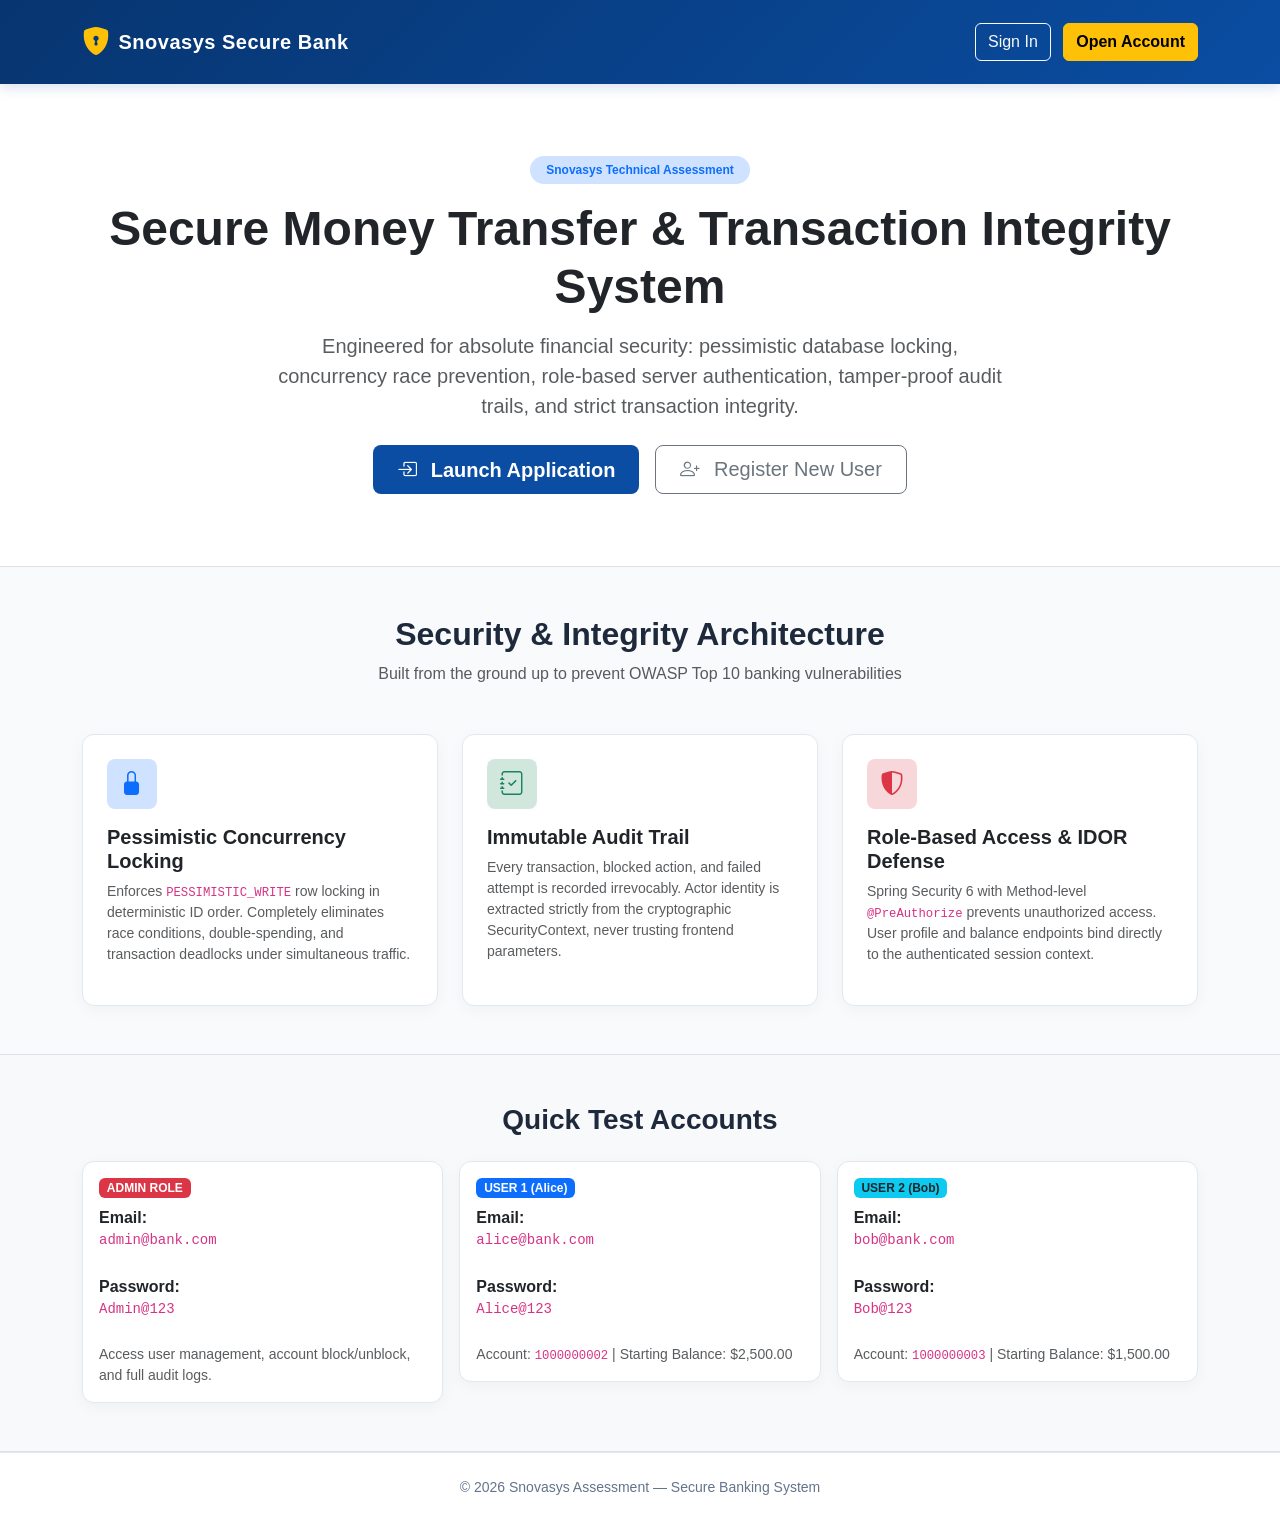
==== index.html @ 7431d132 "feat: frontend banking portal and deployment configuration - Build responsive corporate UI (Bootstra" ====
<!DOCTYPE html>
<html lang="en">
<head>
  <meta charset="UTF-8">
  <meta name="viewport" content="width=device-width, initial-scale=1.0">
  <title>Snovasys Secure Money Transfer System</title>
  <link href="https://cdn.jsdelivr.net/npm/bootstrap@5.3.3/dist/css/bootstrap.min.css" rel="stylesheet">
  <link rel="stylesheet" href="https://cdn.jsdelivr.net/npm/bootstrap-icons@1.11.3/font/bootstrap-icons.min.css">
  <link rel="stylesheet" href="css/style.css">
</head>
<body>

  <!-- Navigation -->
  <nav class="navbar navbar-expand-lg navbar-dark navbar-bank py-3">
    <div class="container">
      <a class="navbar-brand d-flex align-items-center" href="index.html">
        <i class="bi bi-shield-lock-fill fs-3 me-2 text-warning"></i>
        <span>Snovasys Secure Bank</span>
      </a>
      <div class="ms-auto">
        <a href="login.html" class="btn btn-outline-light me-2">Sign In</a>
        <a href="register.html" class="btn btn-warning fw-semibold">Open Account</a>
      </div>
    </div>
  </nav>

  <!-- Hero Section -->
  <header class="py-5 bg-white border-bottom">
    <div class="container py-4 text-center">
      <span class="badge bg-primary-subtle text-primary px-3 py-2 rounded-pill fw-semibold mb-3">
        Snovasys Technical Assessment
      </span>
      <h1 class="display-5 fw-bold text-dark mb-3">
        Secure Money Transfer & Transaction Integrity System
      </h1>
      <p class="lead text-muted mx-auto col-lg-8 mb-4">
        Engineered for absolute financial security: pessimistic database locking, concurrency race prevention,
        role-based server authentication, tamper-proof audit trails, and strict transaction integrity.
      </p>
      <div class="d-flex justify-content-center gap-3">
        <a href="login.html" class="btn btn-bank-primary btn-lg px-4">
          <i class="bi bi-box-arrow-in-right me-2"></i> Launch Application
        </a>
        <a href="register.html" class="btn btn-outline-secondary btn-lg px-4">
          <i class="bi bi-person-plus me-2"></i> Register New User
        </a>
      </div>
    </div>
  </header>

  <!-- Core Security Architecture Pillars -->
  <section class="container py-5">
    <div class="text-center mb-5">
      <h2 class="fw-bold">Security & Integrity Architecture</h2>
      <p class="text-muted">Built from the ground up to prevent OWASP Top 10 banking vulnerabilities</p>
    </div>

    <div class="row g-4">
      <div class="col-md-4">
        <div class="card bank-card h-100 p-4">
          <div class="d-inline-flex align-items-center justify-content-center bg-primary-subtle text-primary rounded-3 p-3 mb-3" style="width: 50px; height: 50px;">
            <i class="bi bi-lock-fill fs-4"></i>
          </div>
          <h5 class="fw-bold">Pessimistic Concurrency Locking</h5>
          <p class="text-muted small">
            Enforces <code>PESSIMISTIC_WRITE</code> row locking in deterministic ID order. Completely eliminates
            race conditions, double-spending, and transaction deadlocks under simultaneous traffic.
          </p>
        </div>
      </div>

      <div class="col-md-4">
        <div class="card bank-card h-100 p-4">
          <div class="d-inline-flex align-items-center justify-content-center bg-success-subtle text-success rounded-3 p-3 mb-3" style="width: 50px; height: 50px;">
            <i class="bi bi-journal-check fs-4"></i>
          </div>
          <h5 class="fw-bold">Immutable Audit Trail</h5>
          <p class="text-muted small">
            Every transaction, blocked action, and failed attempt is recorded irrevocably. Actor identity is extracted
            strictly from the cryptographic SecurityContext, never trusting frontend parameters.
          </p>
        </div>
      </div>

      <div class="col-md-4">
        <div class="card bank-card h-100 p-4">
          <div class="d-inline-flex align-items-center justify-content-center bg-danger-subtle text-danger rounded-3 p-3 mb-3" style="width: 50px; height: 50px;">
            <i class="bi bi-shield-shaded fs-4"></i>
          </div>
          <h5 class="fw-bold">Role-Based Access & IDOR Defense</h5>
          <p class="text-muted small">
            Spring Security 6 with Method-level <code>@PreAuthorize</code> prevents unauthorized access. User profile and
            balance endpoints bind directly to the authenticated session context.
          </p>
        </div>
      </div>
    </div>
  </section>

  <!-- Demo Accounts Section -->
  <section class="bg-light py-5 border-top border-bottom">
    <div class="container text-center">
      <h3 class="fw-bold mb-4">Quick Test Accounts</h3>
      <div class="row justify-content-center g-3">
        <div class="col-md-4">
          <div class="card bank-card p-3 text-start">
            <span class="badge bg-danger mb-2 align-self-start">ADMIN ROLE</span>
            <strong>Email:</strong> <code>admin@bank.com</code><br>
            <strong>Password:</strong> <code>Admin@123</code><br>
            <small class="text-muted">Access user management, account block/unblock, and full audit logs.</small>
          </div>
        </div>
        <div class="col-md-4">
          <div class="card bank-card p-3 text-start">
            <span class="badge bg-primary mb-2 align-self-start">USER 1 (Alice)</span>
            <strong>Email:</strong> <code>alice@bank.com</code><br>
            <strong>Password:</strong> <code>Alice@123</code><br>
            <small class="text-muted">Account: <code>1000000002</code> | Starting Balance: $2,500.00</small>
          </div>
        </div>
        <div class="col-md-4">
          <div class="card bank-card p-3 text-start">
            <span class="badge bg-info text-dark mb-2 align-self-start">USER 2 (Bob)</span>
            <strong>Email:</strong> <code>bob@bank.com</code><br>
            <strong>Password:</strong> <code>Bob@123</code><br>
            <small class="text-muted">Account: <code>1000000003</code> | Starting Balance: $1,500.00</small>
          </div>
        </div>
      </div>
    </div>
  </section>

  <footer class="py-4 text-center">
    <div class="container">
      <p class="mb-0">&copy; 2026 Snovasys Assessment &mdash; Secure Banking System</p>
    </div>
  </footer>

  <script src="https://cdn.jsdelivr.net/npm/bootstrap@5.3.3/dist/js/bootstrap.bundle.min.js"></script>
</body>
</html>
---- css/style.css ----
/* Modern Corporate Banking Theme - White & Blue */
:root {
  --bank-primary: #0a4da2;
  --bank-primary-dark: #073570;
  --bank-primary-light: #e8f1fc;
  --bank-accent: #00a86b;
  --bank-accent-danger: #dc3545;
  --bank-accent-warning: #ffc107;
  --bank-bg: #f8fafc;
  --bank-card-bg: #ffffff;
  --bank-text-main: #1e293b;
  --bank-text-muted: #64748b;
  --bank-border: #e2e8f0;
}

body {
  font-family: 'Segoe UI', -apple-system, BlinkMacSystemFont, Roboto, sans-serif;
  background-color: var(--bank-bg);
  color: var(--bank-text-main);
  min-height: 100vh;
  display: flex;
  flex-direction: column;
}

.navbar-bank {
  background: linear-gradient(135deg, var(--bank-primary-dark) 0%, var(--bank-primary) 100%);
  box-shadow: 0 4px 12px rgba(10, 77, 162, 0.15);
}

.navbar-bank .navbar-brand {
  font-weight: 700;
  letter-spacing: 0.5px;
  color: #ffffff !important;
}

.bank-card {
  background: var(--bank-card-bg);
  border: 1px solid var(--bank-border);
  border-radius: 12px;
  box-shadow: 0 4px 16px rgba(0, 0, 0, 0.04);
  transition: transform 0.2s ease, box-shadow 0.2s ease;
}

.bank-card:hover {
  box-shadow: 0 6px 20px rgba(0, 0, 0, 0.07);
}

.balance-card {
  background: linear-gradient(135deg, var(--bank-primary) 0%, #1e60b8 100%);
  color: #ffffff;
  border-radius: 16px;
  padding: 1.75rem;
  box-shadow: 0 10px 24px rgba(10, 77, 162, 0.25);
  position: relative;
  overflow: hidden;
}

.balance-card::after {
  content: '';
  position: absolute;
  top: -30%;
  right: -10%;
  width: 200px;
  height: 200px;
  background: rgba(255, 255, 255, 0.08);
  border-radius: 50%;
}

.btn-bank-primary {
  background-color: var(--bank-primary);
  color: #ffffff;
  font-weight: 600;
  border: none;
  border-radius: 8px;
  padding: 0.6rem 1.4rem;
  transition: all 0.2s;
}

.btn-bank-primary:hover {
  background-color: var(--bank-primary-dark);
  color: #ffffff;
  transform: translateY(-1px);
}

.badge-active {
  background-color: #d1fae5;
  color: #065f46;
  font-weight: 600;
  padding: 0.35rem 0.65rem;
  border-radius: 6px;
}

.badge-blocked {
  background-color: #fee2e2;
  color: #991b1b;
  font-weight: 600;
  padding: 0.35rem 0.65rem;
  border-radius: 6px;
}

.badge-success-tx {
  background-color: #ecfdf5;
  color: #047857;
  font-weight: 600;
  padding: 0.35rem 0.65rem;
  border-radius: 6px;
}

.badge-failed-tx {
  background-color: #fef2f2;
  color: #b91c1c;
  font-weight: 600;
  padding: 0.35rem 0.65rem;
  border-radius: 6px;
}

.table th {
  background-color: #f1f5f9;
  color: var(--bank-text-muted);
  font-size: 0.85rem;
  text-transform: uppercase;
  letter-spacing: 0.5px;
  font-weight: 600;
  border-top: none;
}

.table td {
  vertical-align: middle;
  font-size: 0.95rem;
}

footer {
  margin-top: auto;
  background-color: #ffffff;
  border-top: 1px solid var(--bank-border);
  color: var(--bank-text-muted);
  font-size: 0.875rem;
}
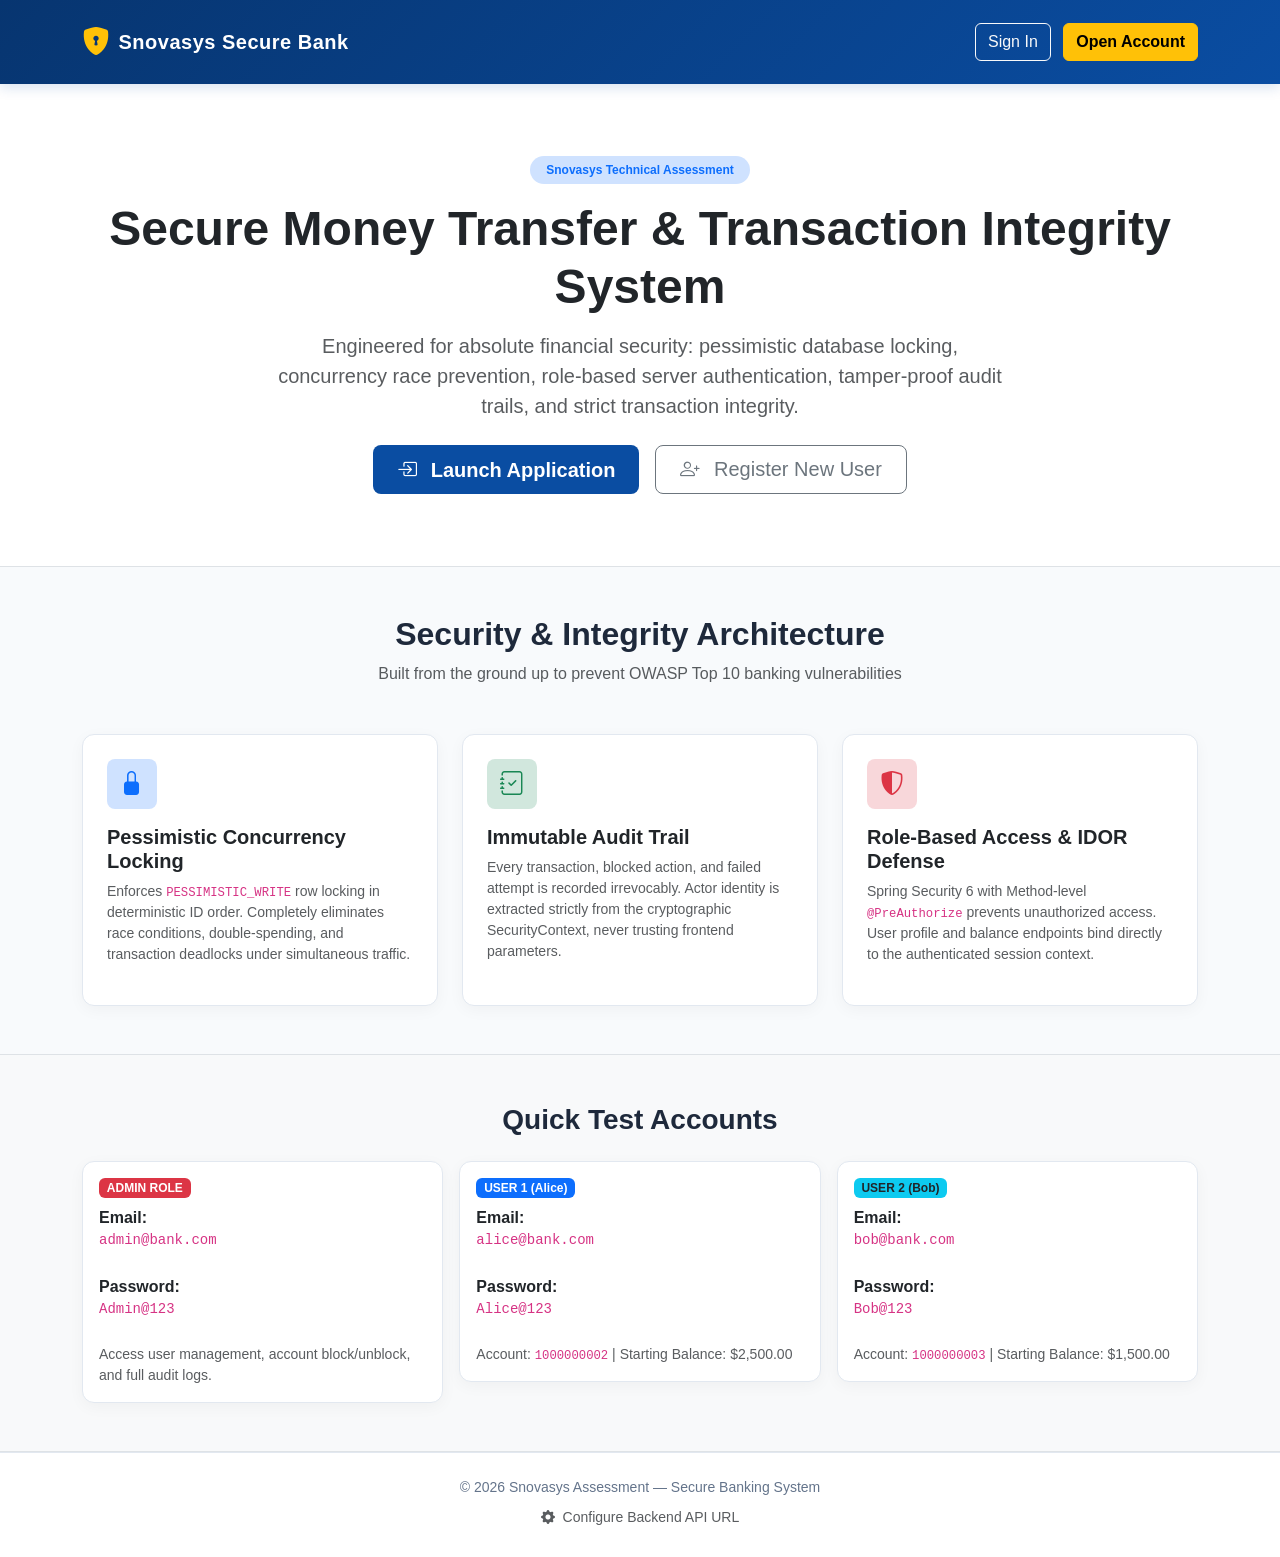
==== commit 95e7e50e: "feat: add configurable backend API URL support for live deployments" ====
--- a/index.html
+++ b/index.html
@@ -132,10 +132,16 @@
 
   <footer class="py-4 text-center">
     <div class="container">
-      <p class="mb-0">&copy; 2026 Snovasys Assessment &mdash; Secure Banking System</p>
+      <p class="mb-1">&copy; 2026 Snovasys Assessment &mdash; Secure Banking System</p>
+      <div>
+        <button class="btn btn-sm btn-link text-muted text-decoration-none" onclick="configureApiEndpoint()">
+          <i class="bi bi-gear-fill me-1"></i> Configure Backend API URL
+        </button>
+      </div>
     </div>
   </footer>
 
   <script src="https://cdn.jsdelivr.net/npm/bootstrap@5.3.3/dist/js/bootstrap.bundle.min.js"></script>
+  <script src="js/api.js"></script>
 </body>
 </html>
